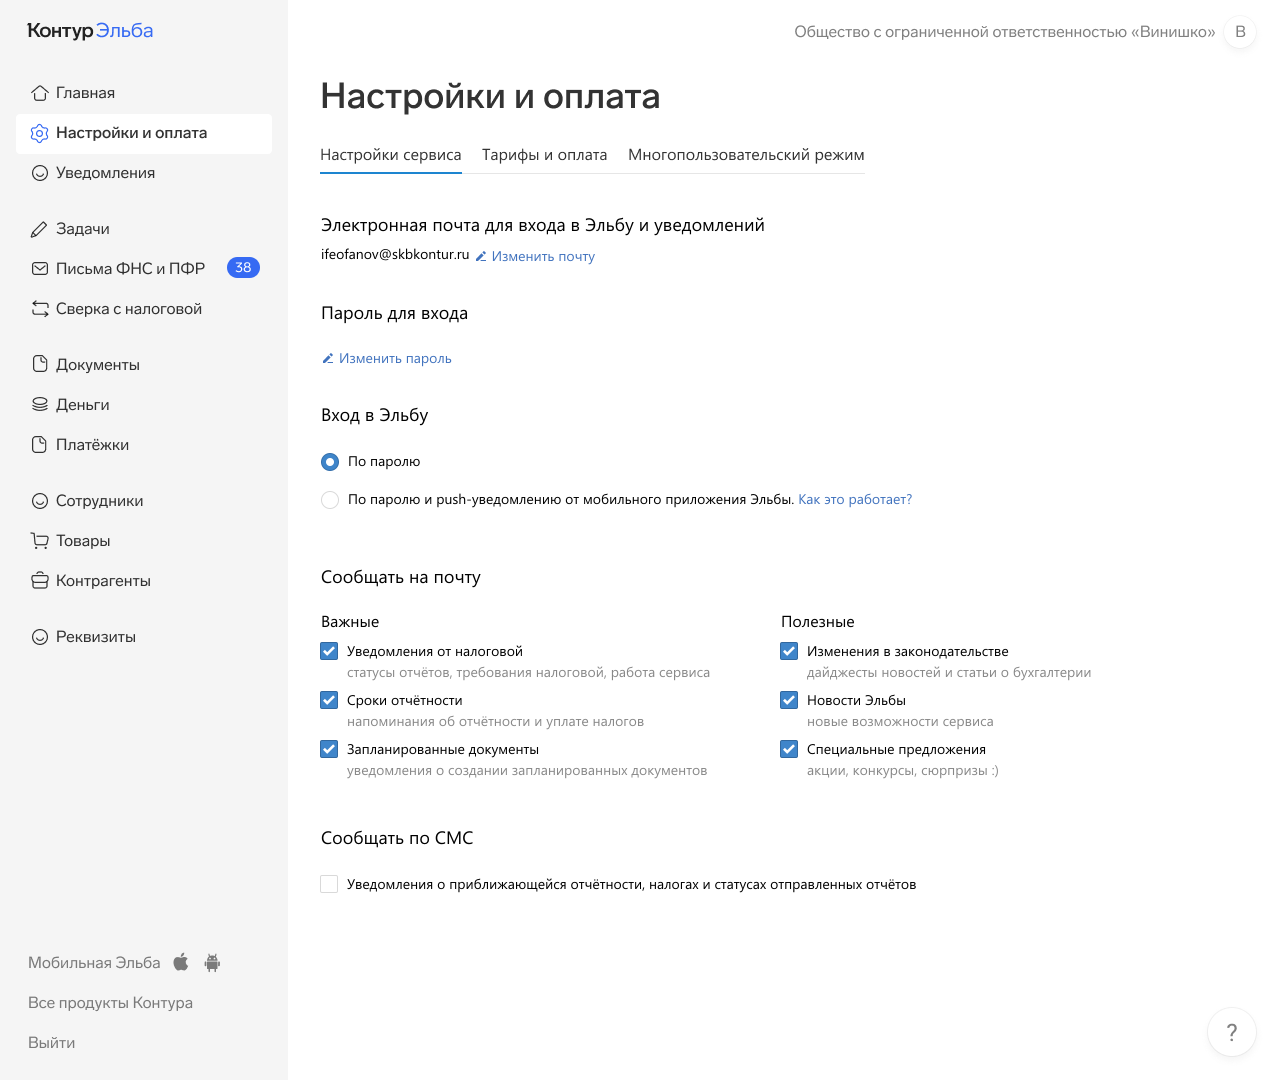
==== 02-settings.html @ 16543e57 "Rename to English" ====
<!DOCTYPE html>
<html lang="en">
<head>
  <meta charset="UTF-8">
  <meta name="viewport" content="width=device-width, initial-scale=1.0">
  <meta http-equiv="X-UA-Compatible" content="ie=edge">
  <title>Тестирование</title>
  <style>
    body {
      margin: 0 0;
    }
  </style>

  <!-- Сюда вставим код Яндекс.Метрики-->
  <!-- Yandex.Metrika counter -->
<script type="text/javascript" >
   (function(m,e,t,r,i,k,a){m[i]=m[i]||function(){(m[i].a=m[i].a||[]).push(arguments)};
   m[i].l=1*new Date();k=e.createElement(t),a=e.getElementsByTagName(t)[0],k.async=1,k.src=r,a.parentNode.insertBefore(k,a)})
   (window, document, "script", "https://mc.yandex.ru/metrika/tag.js", "ym");

   ym(82756471, "init", {
        clickmap:true,
        trackLinks:true,
        accurateTrackBounce:true,
        webvisor:true
   });
</script>
<noscript><div><img src="https://mc.yandex.ru/watch/82756471" style="position:absolute; left:-9999px;" alt="" /></div></noscript>
<!-- /Yandex.Metrika counter -->

</head>
<body>

  <!-- Сюда вставим код для картинок -->
  <!-- Image Map Generated by http://www.image-map.net/ -->
<img src="02-settings.png" usemap="#image-map">

<map name="image-map">
    <area target="" alt="" title="" href="03-payment.html" coords="468,171,622,137" shape="rect">
</map>

</body>
</html>
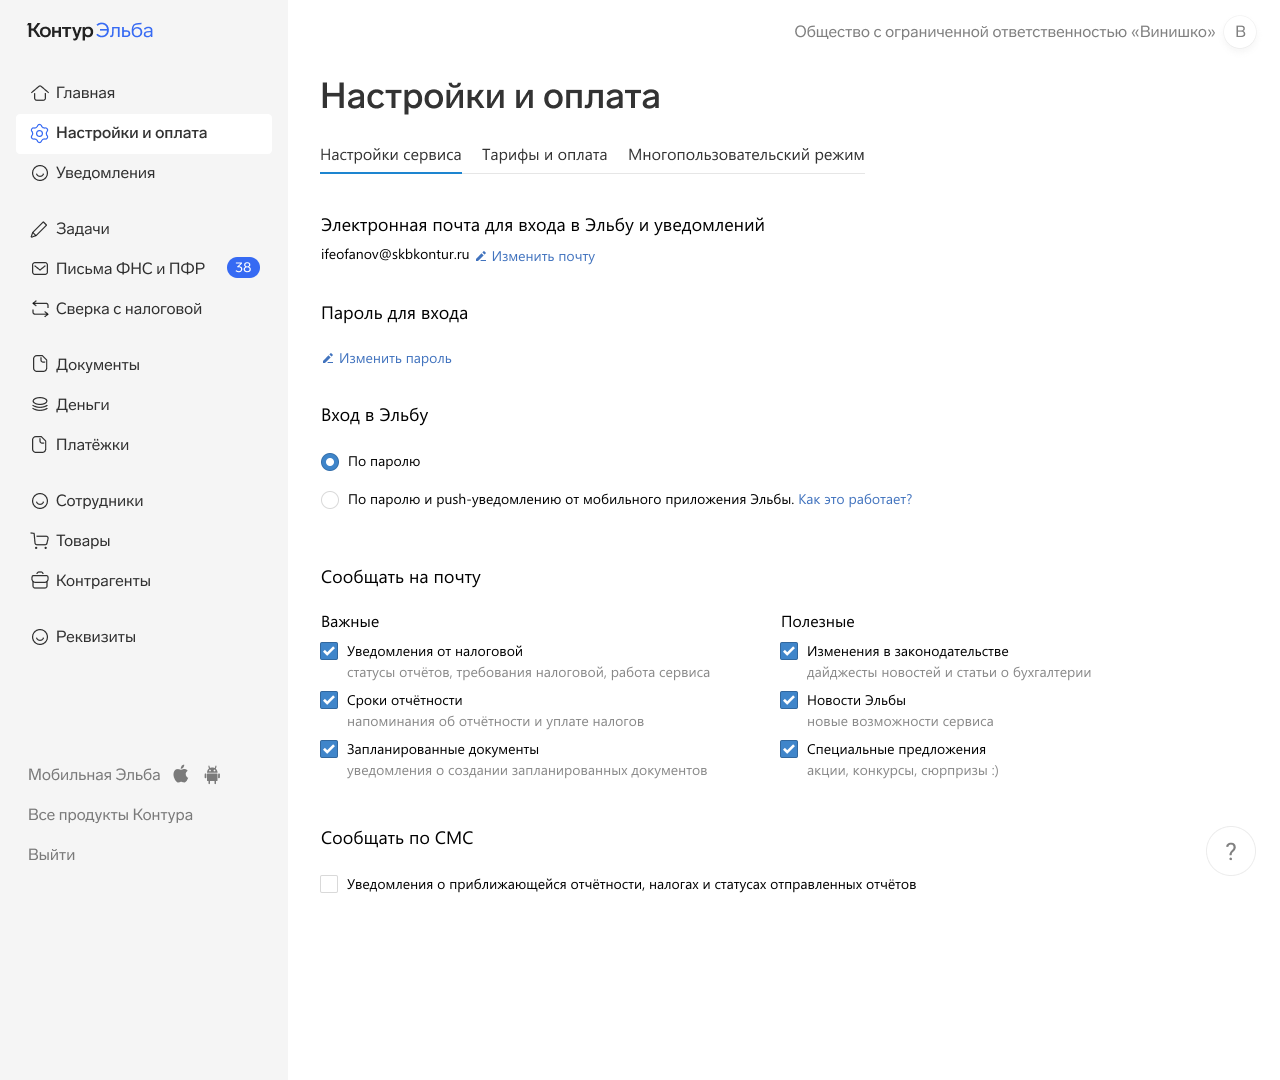
==== commit 1e592bf5: "links, sticker, background, retina" ====
--- a/02-settings.html
+++ b/02-settings.html
@@ -5,15 +5,12 @@
   <meta name="viewport" content="width=device-width, initial-scale=1.0">
   <meta http-equiv="X-UA-Compatible" content="ie=edge">
   <title>Тестирование</title>
-  <style>
-    body {
-      margin: 0 0;
-    }
-  </style>
+  
+  <link rel="stylesheet" href="style.css">
 
   <!-- Сюда вставим код Яндекс.Метрики-->
   <!-- Yandex.Metrika counter -->
-<script type="text/javascript" >
+  <script type="text/javascript" >
    (function(m,e,t,r,i,k,a){m[i]=m[i]||function(){(m[i].a=m[i].a||[]).push(arguments)};
    m[i].l=1*new Date();k=e.createElement(t),a=e.getElementsByTagName(t)[0],k.async=1,k.src=r,a.parentNode.insertBefore(k,a)})
    (window, document, "script", "https://mc.yandex.ru/metrika/tag.js", "ym");
@@ -24,20 +21,27 @@
         accurateTrackBounce:true,
         webvisor:true
    });
-</script>
-<noscript><div><img src="https://mc.yandex.ru/watch/82756471" style="position:absolute; left:-9999px;" alt="" /></div></noscript>
-<!-- /Yandex.Metrika counter -->
+  </script>
+
+  <noscript><div><img src="https://mc.yandex.ru/watch/82756471" style="position:absolute; left:-9999px;" alt="" /></div></noscript>
+  <!-- /Yandex.Metrika counter -->
 
 </head>
 <body>
 
+  <img src="02-settings.png" srcset="02-settings@2x.png 2x" usemap="#image-map" class="ui">
+
+  <div class="sticker">
+    <img src="other.png" srcset="other@2x.png 2x" class="other">
+    <img src="help.png" srcset="help@2x.png 2x" class="help">
+  </div>
+
   <!-- Сюда вставим код для картинок -->
   <!-- Image Map Generated by http://www.image-map.net/ -->
-<img src="02-settings.png" usemap="#image-map">
 
-<map name="image-map">
-    <area target="" alt="" title="" href="03-payment.html" coords="468,171,622,137" shape="rect">
-</map>
+  <map name="image-map">
+      <area target="" alt="" title="" href="03-payment.html" coords="468,171,622,137" shape="rect">
+  </map>
 
 </body>
 </html>
--- a/style.css
+++ b/style.css
@@ -0,0 +1,40 @@
+body {
+    background-image: url(back.png);
+    background-size: 100%;
+    margin: 0 0;
+}
+
+.ui {
+    width: 1280px;
+    display: block;
+    margin: auto;    
+}
+
+.sticker {
+    margin-left: -640px;
+    left: 50%;
+    position: fixed;
+    bottom: 24px;
+    z-index: 100;
+    
+    width: 1280px;
+    height: 120px;
+}
+
+.help {
+    position: absolute;
+    right: 24px;
+    bottom: 0px;
+    
+    width: 50px;
+    height: 50px;
+}
+
+.other {
+    position: absolute;
+    left: 16px;
+    bottom: 0px;
+
+    width: 256px;
+    height: 120px;
+}